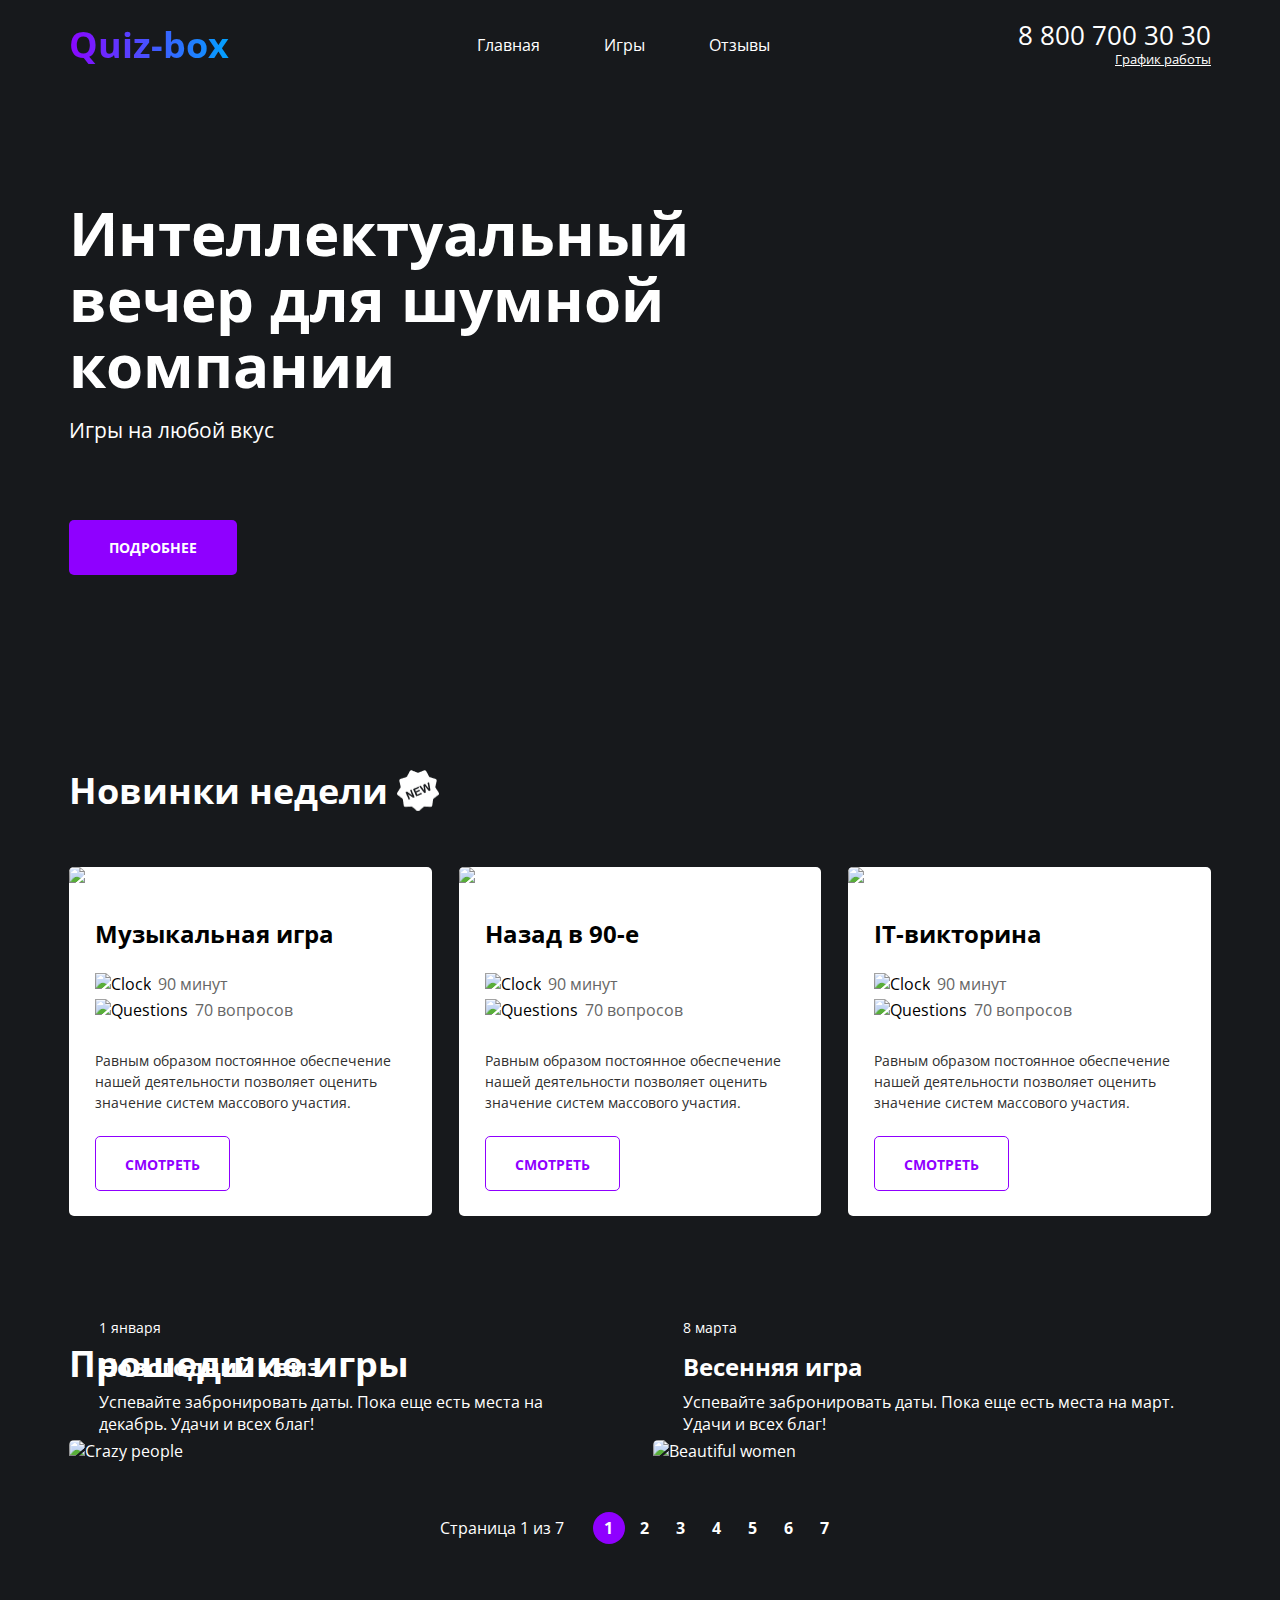
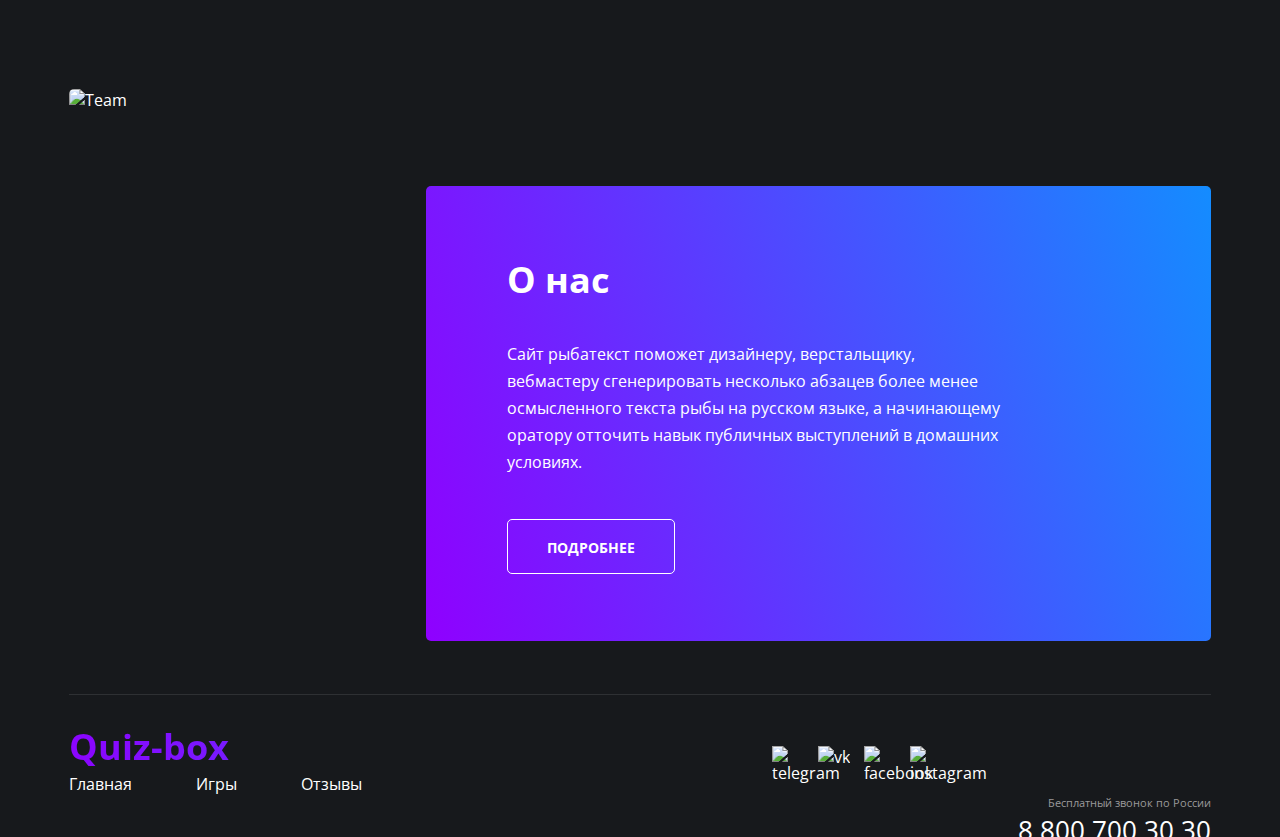
==== index.html @ 2d89b5a1 "Add files via upload" ====
<!DOCTYPE html>
<html lang="ru">
<head>
    <meta charset="UTF-8">
    <meta http-equiv="X-UA-Compatible" content="IE=edge">
    <meta name="viewport" content="width=device-width, initial-scale=1.0">
    <title>Quiz-box</title>
    <link rel="preconnect" href="https://fonts.googleapis.com">
    <link rel="preconnect" href="https://fonts.gstatic.com" crossorigin>
    <link href="https://fonts.googleapis.com/css2?family=Open+Sans:wght@400;700&display=swap" rel="stylesheet">
    <link rel="stylesheet" href="./css/main.css">
</head>
<body>
    <div class="wrapper wrapper--main">
        <div class="wrapper__content">
            <main class="main-content">
                <section class="hello">
                    <div class="container hello__container">
                        <header class="header">
                            <a href="#" class="logo">
                                <div class="logo__text">Quiz-box</div>
                            </a>
                            <nav class="menu">
                                <ul class="menu__list">
                                    <li class="menu__item menu__item--active">
                                        <a href="#" class="menu__link">Главная</a>
                                    </li>
                                    <li class="menu__item">
                                        <a href="#" class="menu__link">Игры</a>
                                    </li>
                                    <li class="menu__item">
                                        <a href="#" class="menu__link">Отзывы</a>
                                    </li>
                                </ul>
                            </nav>
                            <address class="contacts">
                                <a href="tel:+78007003030" class="contacts__phone">8 800 700 30 30</a>
                                <div class="contacts__workhours">График работы</div>
                            </address>
                        </header>
                        <div class="hello__content">
                            <h1 class="title hello--title">Интеллектуальный вечер для шумной компании</h1>
                            <p class="hello__text">Игры на любой вкус</p>
                            <a href="#" class="button">Подробнее</a>
                        </div>
                    </div>
                </section>
                <section class="offers">
                    <div class="container offers__container">
                        <h2 class="title title--new">Новинки недели</h2>
                        <ul class="offers__list">
                            <li class="offers__item">
                                <img src="/Quiz-box/img/music-quiz.jpg" alt="music game" class="offers__img">
                                <div class="offers__content">
                                    <h3 class="subtitle subtitle--dark">Музыкальная игра</h3>
                                    <ul class="offers__options">
                                        <li class="offers__option">
                                            <img src="/Quiz-box/img/clock.png" alt="Clock" class="offers__option-img">
                                            <div class="offers__option-text">90 минут</div>
                                        </li>
                                        <li class="offers__option">
                                            <img src="/Quiz-box/img/qa.png" alt="Questions" class="offers__option-img">
                                            <div class="offers__option-text">70 вопросов</div>
                                        </li>
                                    </ul>
                                    <p class="offers__text">
                                        Равным образом постоянное обеспечение нашей деятельности позволяет оценить значение систем массового участия.
                                    </p>
                                    <a href="#" class="button button--light">Смотреть</a>
                                </div>
                            </li>
                            <li class="offers__item">
                                <img src="/Quiz-box/img/90s.jpg" alt="Back in the 90s" class="offers__img">
                                <div class="offers__content">
                                    <h3 class="subtitle subtitle--dark">Назад в 90-е</h3>
                                    <ul class="offers__options">
                                        <li class="offers__option">
                                            <img src="/Quiz-box/img/clock.png" alt="Clock" class="offers__option-img">
                                            <div class="offers__option-text">90 минут</div>
                                        </li>
                                        <li class="offers__option">
                                            <img src="/Quiz-box/img/qa.png" alt="Questions" class="offers__option-img">
                                            <div class="offers__option-text">70 вопросов</div>
                                        </li>
                                    </ul>
                                    <p class="offers__text">
                                        Равным образом постоянное обеспечение нашей деятельности позволяет оценить значение систем массового участия.
                                    </p>
                                    <a href="#" class="button button--light">Смотреть</a>
                                </div>
                            </li>
                            <li class="offers__item">
                                <img src="/Quiz-box/img/IT_quiz.jpg" alt="IT quiz" class="offers__img">
                                <div class="offers__content">
                                    <h3 class="subtitle subtitle--dark">IT-викторина</h3>
                                    <ul class="offers__options">
                                        <li class="offers__option">
                                            <img src="/Quiz-box/img/clock.png" alt="Clock" class="offers__option-img">
                                            <div class="offers__option-text">90 минут</div>
                                        </li>
                                        <li class="offers__option">
                                            <img src="/Quiz-box/img/qa.png" alt="Questions" class="offers__option-img">
                                            <div class="offers__option-text">70 вопросов</div>
                                        </li>
                                    </ul>
                                    <p class="offers__text">
                                        Равным образом постоянное обеспечение нашей деятельности позволяет оценить значение систем массового участия.
                                    </p>
                                    <a href="#" class="button button--light">Смотреть</a>
                                </div>
                            </li>
                        </ul>
                    </div>
                </section>
                <section class="passed">
                    <div class="container passed__container">
                        <h2 class="title">Прошедшие игры</h2>
                        <ul class="passed__list">
                            <li class="passed__item">
                                <img src="/Quiz-box/img/сrazy_people.jpg" alt="Crazy people" class="passed__img">
                                <div class="passed__content">
                                    <date class="passed__date">1 января</date>
                                    <h3 class="subtitle subtitle--light">Новогодний квиз</h3>
                                    <p class="passed__text">
                                        Успевайте забронировать даты. Пока еще есть места на декабрь. Удачи и всех благ!
                                    </p>
                                </div>
                            </li>
                            <li class="passed__item">
                                <img src="/Quiz-box/img/beautiful_women.jpg" alt="Beautiful women" class="passed__img">
                                <div class="passed__content">
                                    <date class="passed__date">8 марта</date>
                                    <h3 class="subtitle subtitle--light">Весенняя игра</h3>
                                    <p class="passed__text">
                                        Успевайте забронировать даты. Пока еще есть места на март. Удачи и всех благ!
                                    </p>
                                </div>
                            </li>
                        </ul>
                        <div class="pagination">
                            <div class="pagination__text">Страница 1 из 7</div>
                            <ul class="pagination__list">
                                <li class="pagination__item pagination__item--active"> <span class="pagination__numb">1</span> </li>
                                <li class="pagination__item"> <span class="pagination__numb">2</span> </li>
                                <li class="pagination__item"> <span class="pagination__numb">3</span> </li>
                                <li class="pagination__item"> <span class="pagination__numb">4</span> </li>
                                <li class="pagination__item"> <span class="pagination__numb">5</span> </li>
                                <li class="pagination__item"> <span class="pagination__numb">6</span> </li>
                                <li class="pagination__item"> <span class="pagination__numb">7</span> </li>
                            </ul>
                        </div>
                    </div>
                </section>
                <section class="about">
                    <div class="container about__container">
                        <img src="/Quiz-box/img/team.jpg" alt="Team" class="about__img">
                        <div class="about__content">
                            <h3 class="title about__title">О нас</h3>
                            <p class="about__text">Сайт рыбатекст поможет дизайнеру, верстальщику, вебмастеру сгенерировать несколько абзацев более менее осмысленного текста рыбы на русском языке, а начинающему оратору отточить навык публичных выступлений в домашних условиях.</p>
                            <a href="#" class="button transparent--button">Подробнее</a>
                        </div>
                    </div>
                </section>
            </main>
            <footer class="footer-container">
                <div class="container footer-container__content">
                    <div class="footer">
                        <a href="#" class="logo">
                            <div class="logo__text">Quiz-box</div>
                        </a>
                        <nav class="menu menu__footer">
                            <ul class="menu__list">
                                <li class="menu__item menu__item--active">
                                    <a href="#" class="menu__link">Главная</a>
                                </li>
                                <li class="menu__item">
                                    <a href="#" class="menu__link">Игры</a>
                                </li>
                                <li class="menu__item">
                                    <a href="#" class="menu__link">Отзывы</a>
                                </li>
                            </ul>
                        </nav>
                        <ul class="socials">
                            <li class="socials__item">
                                <a href="#" class="socials__link" target="_blank"><img src="/Quiz-box/img/tg.png" alt="telegram" class="socials__img"></a>
                            </li>
                            <li class="socials__item">
                                <a href="#" class="socials__link" target="_blank"><img src="/Quiz-box/img/vk.png" alt="vk" class="socials__img"></a>
                            </li>
                            <li class="socials__item">
                                <a href="#" class="socials__link" target="_blank"><img src="/Quiz-box/img/fb.png" alt="facebook" class="socials__img"></a>
                            </li>
                            <li class="socials__item">
                                <a href="#" class="socials__link" target="_blank"><img src="/Quiz-box/img/inst.png" alt="instagram" class="socials__img"></a>
                            </li>
                        </ul>
                        <address class="contacts">
                            <div class="contacts__call">Бесплатный звонок по России</div>
                            <a href="tel:+78007003030" class="contacts__phone">8 800 700 30 30</a>
                        </address>
                    </div>    
                </div>
            </footer>
        </div>
    </div>
</body>
</html>
---- css/main.css ----
@import url(./blocks/base.css);
@import url(./blocks/header.css);
@import url(./blocks/hello.css);
@import url(./blocks/offers.css);
@import url(./blocks/passed.css);
@import url(./blocks/about.css);
@import url(./blocks/footer.css);
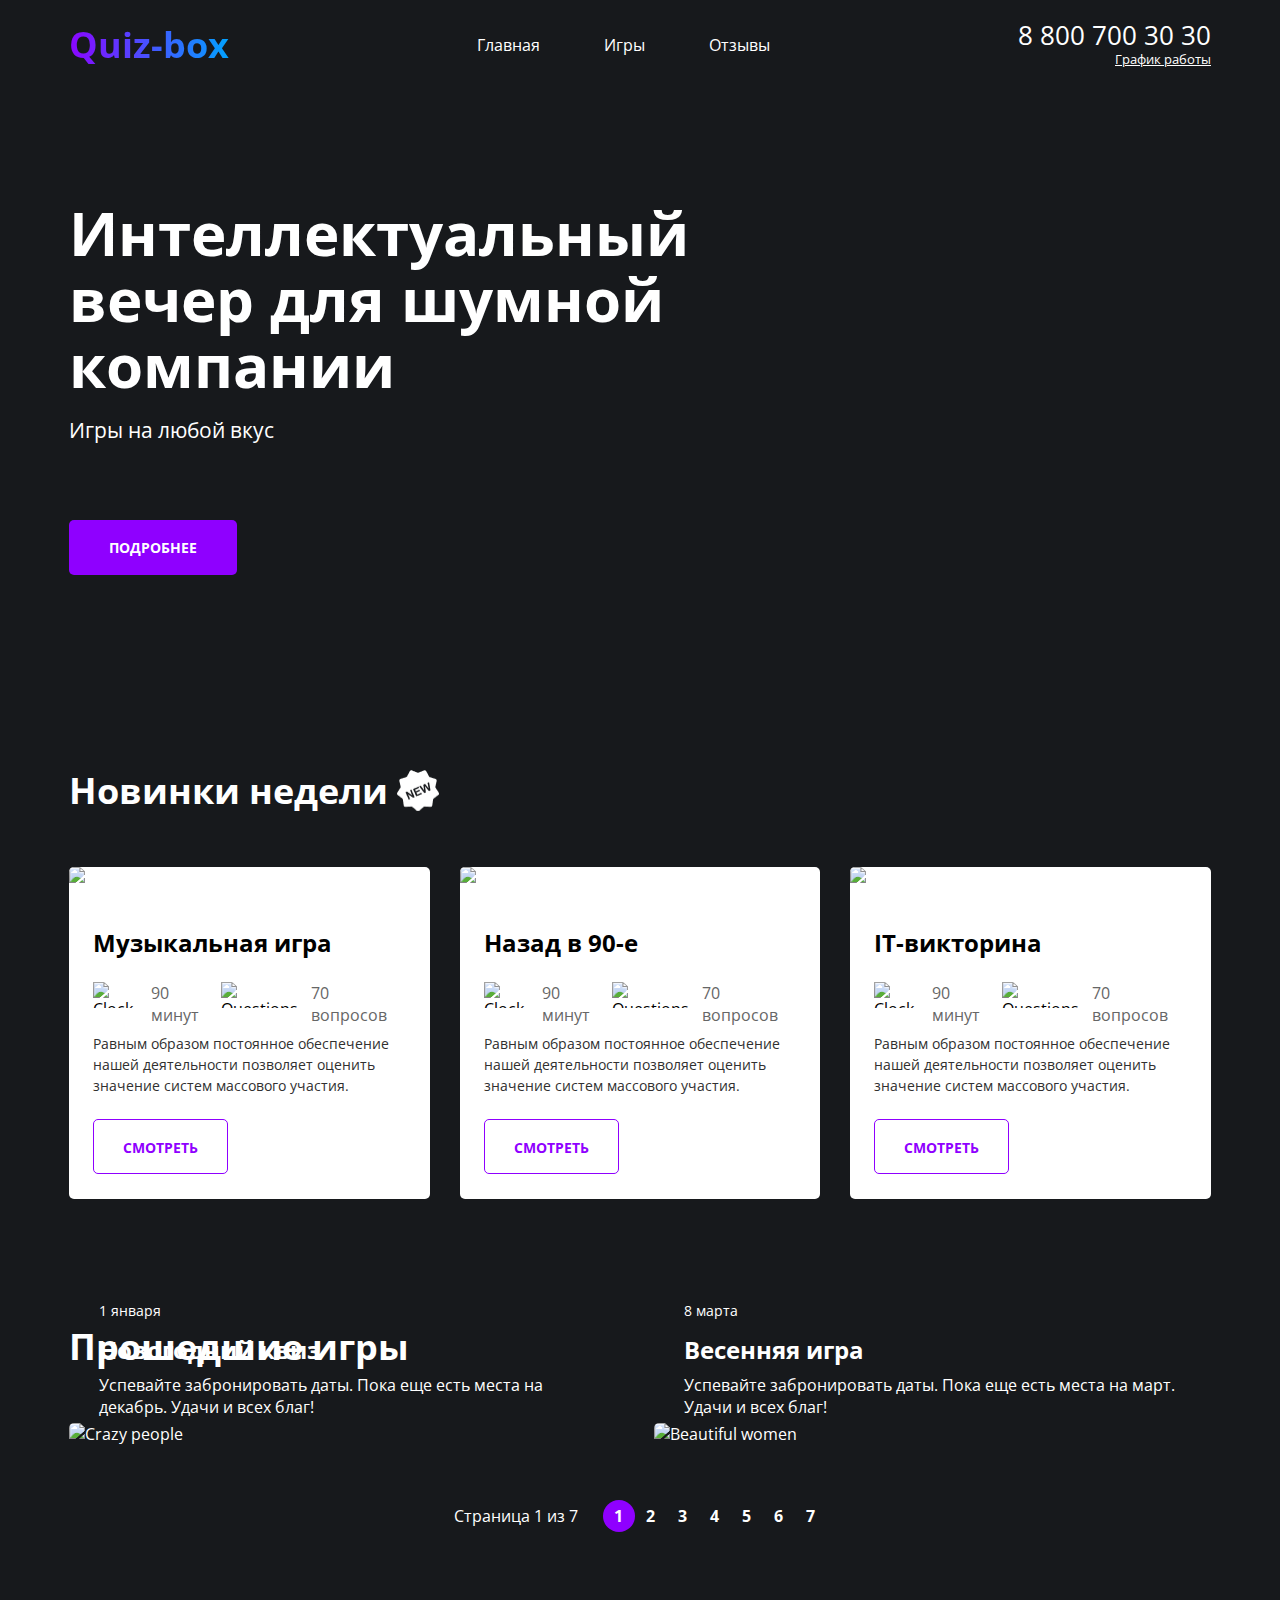
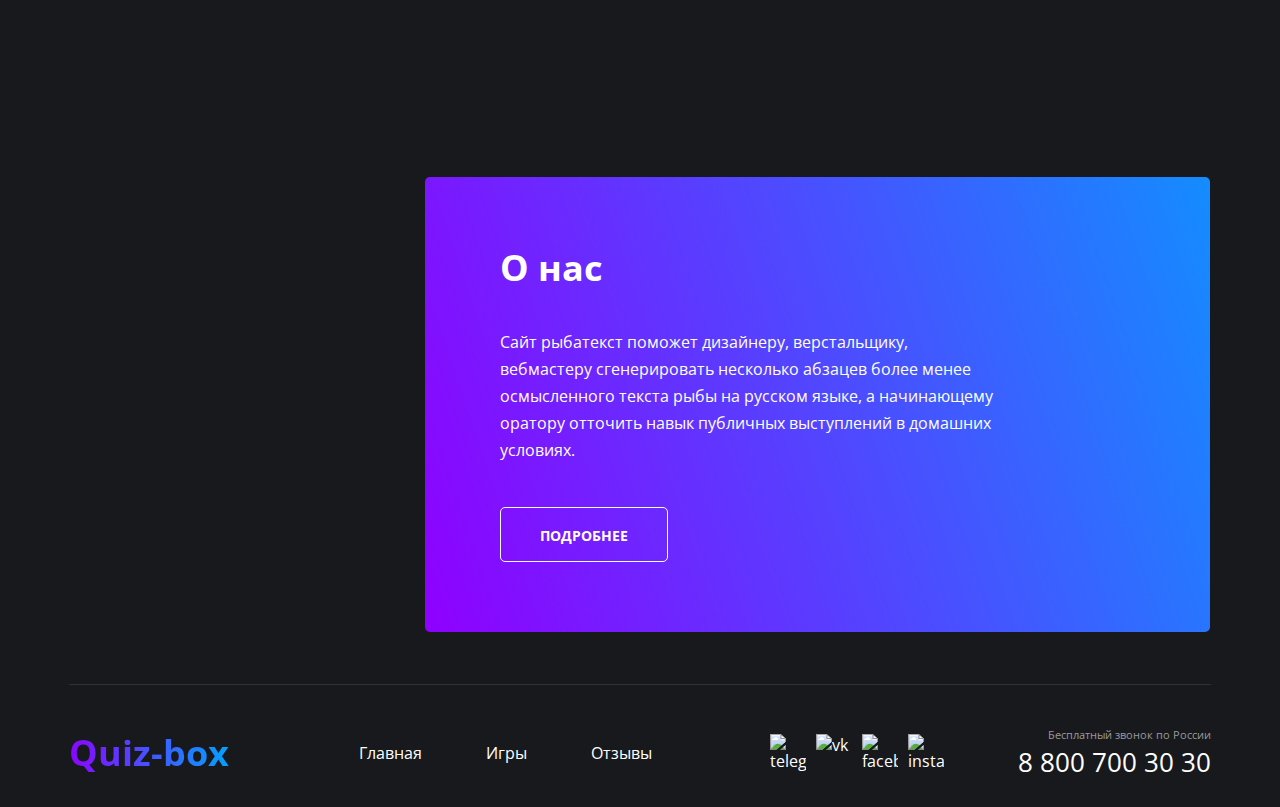
==== commit 7255bdf4: "Add files via upload" ====
--- a/index.html
+++ b/index.html
@@ -4,7 +4,7 @@
     <meta charset="UTF-8">
     <meta http-equiv="X-UA-Compatible" content="IE=edge">
     <meta name="viewport" content="width=device-width, initial-scale=1.0">
-    <title>Quiz-box</title>
+    <title>Quiz-box | Main Page</title>
     <link rel="preconnect" href="https://fonts.googleapis.com">
     <link rel="preconnect" href="https://fonts.gstatic.com" crossorigin>
     <link href="https://fonts.googleapis.com/css2?family=Open+Sans:wght@400;700&display=swap" rel="stylesheet">
@@ -23,10 +23,10 @@
                             <nav class="menu">
                                 <ul class="menu__list">
                                     <li class="menu__item menu__item--active">
-                                        <a href="#" class="menu__link">Главная</a>
-                                    </li>
-                                    <li class="menu__item">
-                                        <a href="#" class="menu__link">Игры</a>
+                                        <a href="/Quiz-box/index.html" class="menu__link">Главная</a>
+                                    </li>
+                                    <li class="menu__item">
+                                        <a href="/Quiz-box/services.html" class="menu__link">Игры</a>
                                     </li>
                                     <li class="menu__item">
                                         <a href="#" class="menu__link">Отзывы</a>
@@ -153,52 +153,59 @@
                 </section>
                 <section class="about">
                     <div class="container about__container">
-                        <img src="/Quiz-box/img/team.jpg" alt="Team" class="about__img">
                         <div class="about__content">
-                            <h3 class="title about__title">О нас</h3>
-                            <p class="about__text">Сайт рыбатекст поможет дизайнеру, верстальщику, вебмастеру сгенерировать несколько абзацев более менее осмысленного текста рыбы на русском языке, а начинающему оратору отточить навык публичных выступлений в домашних условиях.</p>
-                            <a href="#" class="button transparent--button">Подробнее</a>
-                        </div>
+                            <div class="about__desk">
+                                <h3 class="title about__title">О нас</h3>
+                                <div class="about__desk-text">
+                                    <p>Сайт рыбатекст поможет дизайнеру, верстальщику, вебмастеру сгенерировать несколько абзацев более менее осмысленного текста рыбы на русском языке, а начинающему оратору отточить навык публичных выступлений в домашних условиях.</p>
+                                </div>
+                                <a href="#" class="button transparent--button">Подробнее</a>
+                            </div>
+                        </div> 
                     </div>
                 </section>
             </main>
             <footer class="footer-container">
                 <div class="container footer-container__content">
                     <div class="footer">
-                        <a href="#" class="logo">
-                            <div class="logo__text">Quiz-box</div>
-                        </a>
-                        <nav class="menu menu__footer">
-                            <ul class="menu__list">
-                                <li class="menu__item menu__item--active">
-                                    <a href="#" class="menu__link">Главная</a>
-                                </li>
-                                <li class="menu__item">
-                                    <a href="#" class="menu__link">Игры</a>
-                                </li>
-                                <li class="menu__item">
-                                    <a href="#" class="menu__link">Отзывы</a>
+                        <div class="footer__col">
+                            <a href="#" class="logo">
+                                <div class="logo__text">Quiz-box</div>
+                            </a>
+                            <nav class="menu menu__footer">
+                                <ul class="menu__list">
+                                    <li class="menu__item menu__item--active">
+                                        <a href="/Quiz-box/index.html" class="menu__link">Главная</a>
+                                    </li>
+                                    <li class="menu__item">
+                                        <a href="/Quiz-box/services.html" class="menu__link">Игры</a>
+                                    </li>
+                                    <li class="menu__item">
+                                        <a href="#" class="menu__link">Отзывы</a>
+                                    </li>
+                                </ul>
+                            </nav>
+                        </div>
+                        <div class="footer__col footer__col--align--right">
+                            <ul class="socials">
+                                <li class="socials__item">
+                                    <a href="#" class="socials__link" target="_blank"><img src="/Quiz-box/img/tg.png" alt="telegram" class="socials__img"></a>
+                                </li>
+                                <li class="socials__item">
+                                    <a href="#" class="socials__link" target="_blank"><img src="/Quiz-box/img/vk.png" alt="vk" class="socials__img"></a>
+                                </li>
+                                <li class="socials__item">
+                                    <a href="#" class="socials__link" target="_blank"><img src="/Quiz-box/img/fb.png" alt="facebook" class="socials__img"></a>
+                                </li>
+                                <li class="socials__item">
+                                    <a href="#" class="socials__link" target="_blank"><img src="/Quiz-box/img/inst.png" alt="instagram" class="socials__img"></a>
                                 </li>
                             </ul>
-                        </nav>
-                        <ul class="socials">
-                            <li class="socials__item">
-                                <a href="#" class="socials__link" target="_blank"><img src="/Quiz-box/img/tg.png" alt="telegram" class="socials__img"></a>
-                            </li>
-                            <li class="socials__item">
-                                <a href="#" class="socials__link" target="_blank"><img src="/Quiz-box/img/vk.png" alt="vk" class="socials__img"></a>
-                            </li>
-                            <li class="socials__item">
-                                <a href="#" class="socials__link" target="_blank"><img src="/Quiz-box/img/fb.png" alt="facebook" class="socials__img"></a>
-                            </li>
-                            <li class="socials__item">
-                                <a href="#" class="socials__link" target="_blank"><img src="/Quiz-box/img/inst.png" alt="instagram" class="socials__img"></a>
-                            </li>
-                        </ul>
-                        <address class="contacts">
-                            <div class="contacts__call">Бесплатный звонок по России</div>
-                            <a href="tel:+78007003030" class="contacts__phone">8 800 700 30 30</a>
-                        </address>
+                            <address class="contacts">
+                                <div class="contacts__call">Бесплатный звонок по России</div>
+                                <a href="tel:+78007003030" class="contacts__phone">8 800 700 30 30</a>
+                            </address>
+                        </div>
                     </div>    
                 </div>
             </footer>
--- a/css/main.css
+++ b/css/main.css
@@ -4,4 +4,7 @@
 @import url(./blocks/offers.css);
 @import url(./blocks/passed.css);
 @import url(./blocks/about.css);
-@import url(./blocks/footer.css);+@import url(./blocks/footer.css);
+@import url(./blocks/top-line.css);
+@import url(./blocks/page-content.css);
+@import url(./blocks/partners.css);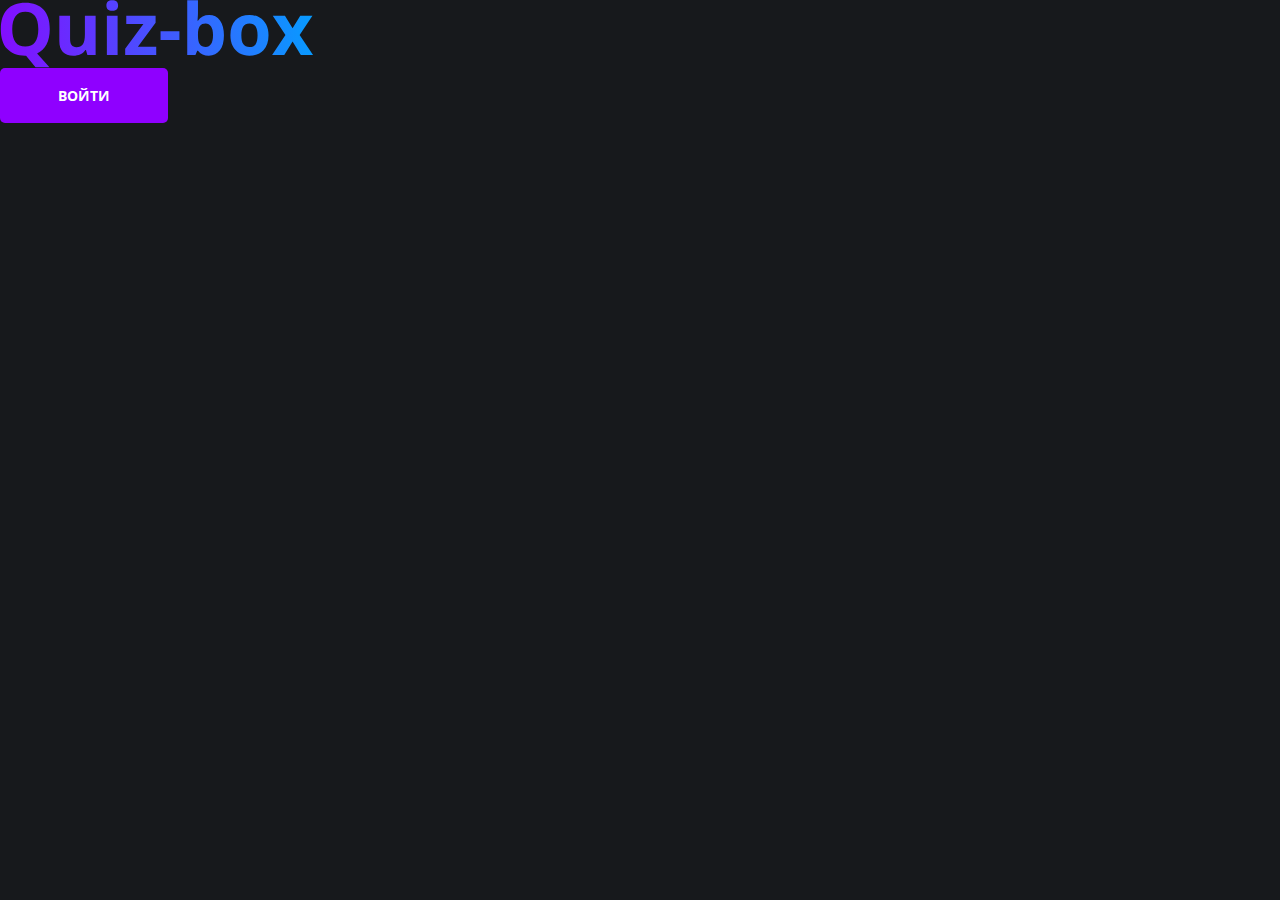
==== commit 3bff4557: "Add files via upload" ====
--- a/index.html
+++ b/index.html
@@ -4,212 +4,20 @@
     <meta charset="UTF-8">
     <meta http-equiv="X-UA-Compatible" content="IE=edge">
     <meta name="viewport" content="width=device-width, initial-scale=1.0">
-    <title>Quiz-box | Main Page</title>
+    <title>Quiz-box | Welcome Page</title>
     <link rel="preconnect" href="https://fonts.googleapis.com">
     <link rel="preconnect" href="https://fonts.gstatic.com" crossorigin>
     <link href="https://fonts.googleapis.com/css2?family=Open+Sans:wght@400;700&display=swap" rel="stylesheet">
     <link rel="stylesheet" href="./css/main.css">
 </head>
 <body>
-    <div class="wrapper wrapper--main">
-        <div class="wrapper__content">
-            <main class="main-content">
-                <section class="hello">
-                    <div class="container hello__container">
-                        <header class="header">
-                            <a href="#" class="logo">
-                                <div class="logo__text">Quiz-box</div>
-                            </a>
-                            <nav class="menu">
-                                <ul class="menu__list">
-                                    <li class="menu__item menu__item--active">
-                                        <a href="/Quiz-box/index.html" class="menu__link">Главная</a>
-                                    </li>
-                                    <li class="menu__item">
-                                        <a href="/Quiz-box/services.html" class="menu__link">Игры</a>
-                                    </li>
-                                    <li class="menu__item">
-                                        <a href="#" class="menu__link">Отзывы</a>
-                                    </li>
-                                </ul>
-                            </nav>
-                            <address class="contacts">
-                                <a href="tel:+78007003030" class="contacts__phone">8 800 700 30 30</a>
-                                <div class="contacts__workhours">График работы</div>
-                            </address>
-                        </header>
-                        <div class="hello__content">
-                            <h1 class="title hello--title">Интеллектуальный вечер для шумной компании</h1>
-                            <p class="hello__text">Игры на любой вкус</p>
-                            <a href="#" class="button">Подробнее</a>
-                        </div>
-                    </div>
-                </section>
-                <section class="offers">
-                    <div class="container offers__container">
-                        <h2 class="title title--new">Новинки недели</h2>
-                        <ul class="offers__list">
-                            <li class="offers__item">
-                                <img src="/Quiz-box/img/music-quiz.jpg" alt="music game" class="offers__img">
-                                <div class="offers__content">
-                                    <h3 class="subtitle subtitle--dark">Музыкальная игра</h3>
-                                    <ul class="offers__options">
-                                        <li class="offers__option">
-                                            <img src="/Quiz-box/img/clock.png" alt="Clock" class="offers__option-img">
-                                            <div class="offers__option-text">90 минут</div>
-                                        </li>
-                                        <li class="offers__option">
-                                            <img src="/Quiz-box/img/qa.png" alt="Questions" class="offers__option-img">
-                                            <div class="offers__option-text">70 вопросов</div>
-                                        </li>
-                                    </ul>
-                                    <p class="offers__text">
-                                        Равным образом постоянное обеспечение нашей деятельности позволяет оценить значение систем массового участия.
-                                    </p>
-                                    <a href="#" class="button button--light">Смотреть</a>
-                                </div>
-                            </li>
-                            <li class="offers__item">
-                                <img src="/Quiz-box/img/90s.jpg" alt="Back in the 90s" class="offers__img">
-                                <div class="offers__content">
-                                    <h3 class="subtitle subtitle--dark">Назад в 90-е</h3>
-                                    <ul class="offers__options">
-                                        <li class="offers__option">
-                                            <img src="/Quiz-box/img/clock.png" alt="Clock" class="offers__option-img">
-                                            <div class="offers__option-text">90 минут</div>
-                                        </li>
-                                        <li class="offers__option">
-                                            <img src="/Quiz-box/img/qa.png" alt="Questions" class="offers__option-img">
-                                            <div class="offers__option-text">70 вопросов</div>
-                                        </li>
-                                    </ul>
-                                    <p class="offers__text">
-                                        Равным образом постоянное обеспечение нашей деятельности позволяет оценить значение систем массового участия.
-                                    </p>
-                                    <a href="#" class="button button--light">Смотреть</a>
-                                </div>
-                            </li>
-                            <li class="offers__item">
-                                <img src="/Quiz-box/img/IT_quiz.jpg" alt="IT quiz" class="offers__img">
-                                <div class="offers__content">
-                                    <h3 class="subtitle subtitle--dark">IT-викторина</h3>
-                                    <ul class="offers__options">
-                                        <li class="offers__option">
-                                            <img src="/Quiz-box/img/clock.png" alt="Clock" class="offers__option-img">
-                                            <div class="offers__option-text">90 минут</div>
-                                        </li>
-                                        <li class="offers__option">
-                                            <img src="/Quiz-box/img/qa.png" alt="Questions" class="offers__option-img">
-                                            <div class="offers__option-text">70 вопросов</div>
-                                        </li>
-                                    </ul>
-                                    <p class="offers__text">
-                                        Равным образом постоянное обеспечение нашей деятельности позволяет оценить значение систем массового участия.
-                                    </p>
-                                    <a href="#" class="button button--light">Смотреть</a>
-                                </div>
-                            </li>
-                        </ul>
-                    </div>
-                </section>
-                <section class="passed">
-                    <div class="container passed__container">
-                        <h2 class="title">Прошедшие игры</h2>
-                        <ul class="passed__list">
-                            <li class="passed__item">
-                                <img src="/Quiz-box/img/сrazy_people.jpg" alt="Crazy people" class="passed__img">
-                                <div class="passed__content">
-                                    <date class="passed__date">1 января</date>
-                                    <h3 class="subtitle subtitle--light">Новогодний квиз</h3>
-                                    <p class="passed__text">
-                                        Успевайте забронировать даты. Пока еще есть места на декабрь. Удачи и всех благ!
-                                    </p>
-                                </div>
-                            </li>
-                            <li class="passed__item">
-                                <img src="/Quiz-box/img/beautiful_women.jpg" alt="Beautiful women" class="passed__img">
-                                <div class="passed__content">
-                                    <date class="passed__date">8 марта</date>
-                                    <h3 class="subtitle subtitle--light">Весенняя игра</h3>
-                                    <p class="passed__text">
-                                        Успевайте забронировать даты. Пока еще есть места на март. Удачи и всех благ!
-                                    </p>
-                                </div>
-                            </li>
-                        </ul>
-                        <div class="pagination">
-                            <div class="pagination__text">Страница 1 из 7</div>
-                            <ul class="pagination__list">
-                                <li class="pagination__item pagination__item--active"> <span class="pagination__numb">1</span> </li>
-                                <li class="pagination__item"> <span class="pagination__numb">2</span> </li>
-                                <li class="pagination__item"> <span class="pagination__numb">3</span> </li>
-                                <li class="pagination__item"> <span class="pagination__numb">4</span> </li>
-                                <li class="pagination__item"> <span class="pagination__numb">5</span> </li>
-                                <li class="pagination__item"> <span class="pagination__numb">6</span> </li>
-                                <li class="pagination__item"> <span class="pagination__numb">7</span> </li>
-                            </ul>
-                        </div>
-                    </div>
-                </section>
-                <section class="about">
-                    <div class="container about__container">
-                        <div class="about__content">
-                            <div class="about__desk">
-                                <h3 class="title about__title">О нас</h3>
-                                <div class="about__desk-text">
-                                    <p>Сайт рыбатекст поможет дизайнеру, верстальщику, вебмастеру сгенерировать несколько абзацев более менее осмысленного текста рыбы на русском языке, а начинающему оратору отточить навык публичных выступлений в домашних условиях.</p>
-                                </div>
-                                <a href="#" class="button transparent--button">Подробнее</a>
-                            </div>
-                        </div> 
-                    </div>
-                </section>
-            </main>
-            <footer class="footer-container">
-                <div class="container footer-container__content">
-                    <div class="footer">
-                        <div class="footer__col">
-                            <a href="#" class="logo">
-                                <div class="logo__text">Quiz-box</div>
-                            </a>
-                            <nav class="menu menu__footer">
-                                <ul class="menu__list">
-                                    <li class="menu__item menu__item--active">
-                                        <a href="/Quiz-box/index.html" class="menu__link">Главная</a>
-                                    </li>
-                                    <li class="menu__item">
-                                        <a href="/Quiz-box/services.html" class="menu__link">Игры</a>
-                                    </li>
-                                    <li class="menu__item">
-                                        <a href="#" class="menu__link">Отзывы</a>
-                                    </li>
-                                </ul>
-                            </nav>
-                        </div>
-                        <div class="footer__col footer__col--align--right">
-                            <ul class="socials">
-                                <li class="socials__item">
-                                    <a href="#" class="socials__link" target="_blank"><img src="/Quiz-box/img/tg.png" alt="telegram" class="socials__img"></a>
-                                </li>
-                                <li class="socials__item">
-                                    <a href="#" class="socials__link" target="_blank"><img src="/Quiz-box/img/vk.png" alt="vk" class="socials__img"></a>
-                                </li>
-                                <li class="socials__item">
-                                    <a href="#" class="socials__link" target="_blank"><img src="/Quiz-box/img/fb.png" alt="facebook" class="socials__img"></a>
-                                </li>
-                                <li class="socials__item">
-                                    <a href="#" class="socials__link" target="_blank"><img src="/Quiz-box/img/inst.png" alt="instagram" class="socials__img"></a>
-                                </li>
-                            </ul>
-                            <address class="contacts">
-                                <div class="contacts__call">Бесплатный звонок по России</div>
-                                <a href="tel:+78007003030" class="contacts__phone">8 800 700 30 30</a>
-                            </address>
-                        </div>
-                    </div>    
-                </div>
-            </footer>
-        </div>
+    <div class="welcome">
+     <div class="welcome__container">
+      <div class="central">
+       <img src="../../img/Quiz-box.svg" alt="Quiz-box logo" class="central__logo">
+       <a href="/Quiz-box/home.html" class="button">Войти</a>
+      </div>
+     </div>
     </div>
 </body>
-</html>+</html>
--- a/css/main.css
+++ b/css/main.css
@@ -7,4 +7,7 @@
 @import url(./blocks/footer.css);
 @import url(./blocks/top-line.css);
 @import url(./blocks/page-content.css);
-@import url(./blocks/partners.css);+@import url(./blocks/partners.css);
+@import url(./blocks/reviews.css);
+@import url(./blocks/separator.css);
+@import url(./blocks/inner-section.css);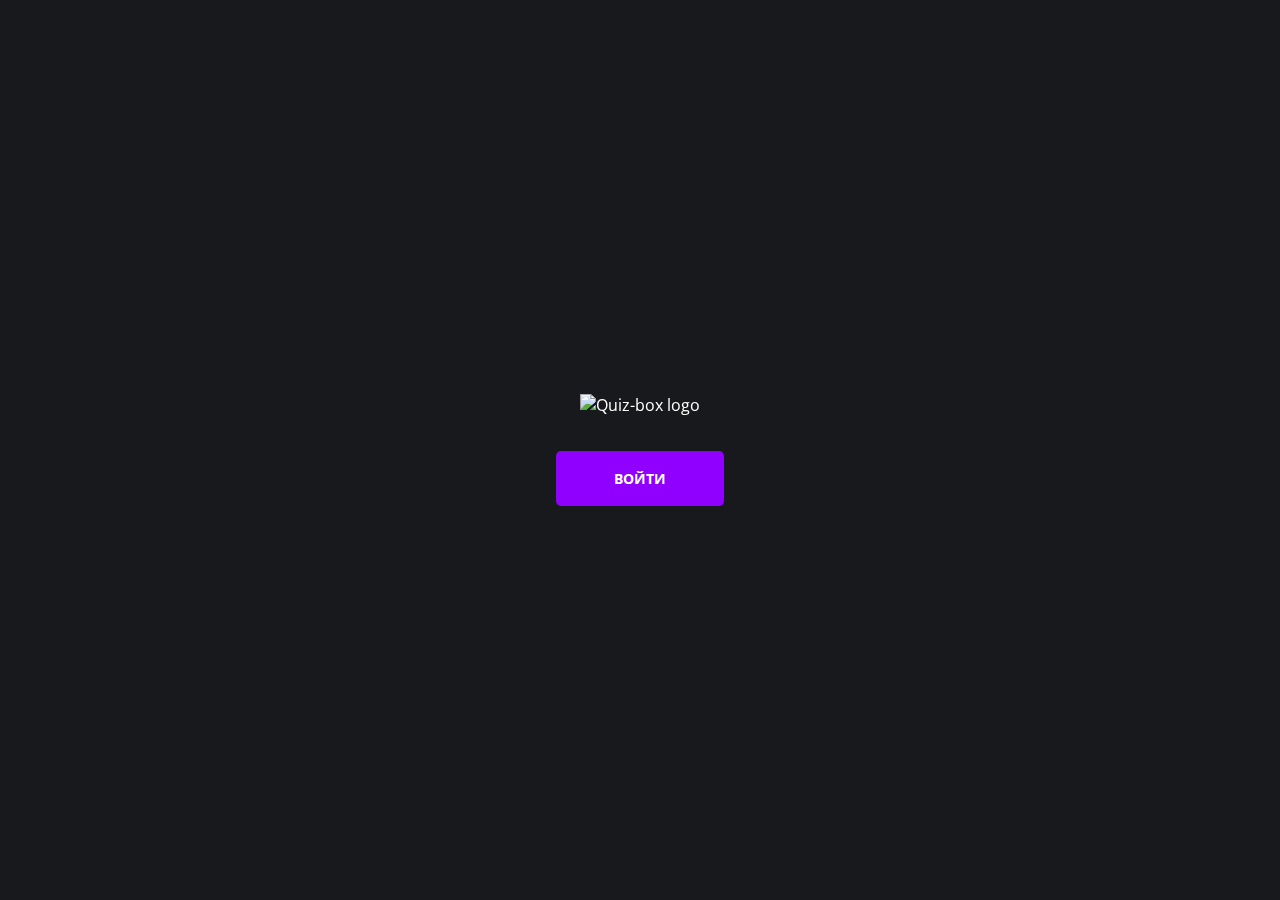
==== commit f89ec5d0: "Add files via upload" ====
--- a/index.html
+++ b/index.html
@@ -14,7 +14,7 @@
     <div class="welcome">
      <div class="welcome__container">
       <div class="central">
-       <img src="../../img/Quiz-box.svg" alt="Quiz-box logo" class="central__logo">
+       <img src="/Quiz-box/img/Quiz-box.svg" alt="Quiz-box logo" class="central__logo">
        <a href="/Quiz-box/home.html" class="button">Войти</a>
       </div>
      </div>
--- a/css/main.css
+++ b/css/main.css
@@ -10,4 +10,6 @@
 @import url(./blocks/partners.css);
 @import url(./blocks/reviews.css);
 @import url(./blocks/separator.css);
-@import url(./blocks/inner-section.css);+@import url(./blocks/inner-section.css);
+@import url(./blocks/welcome.css);
+@import url(./blocks/socials.css);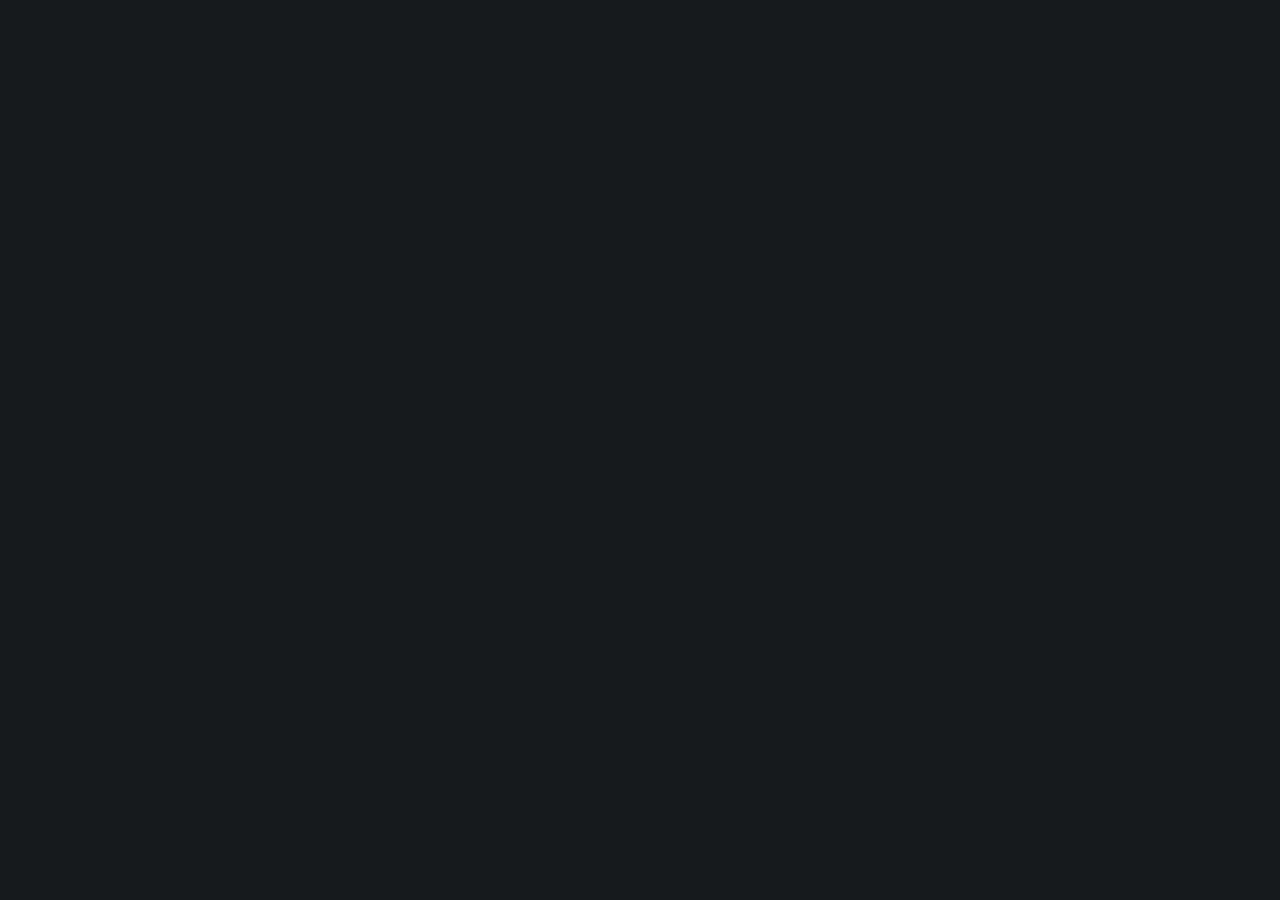
==== commit ad68873e: "Add files via upload" ====
--- a/index.html
+++ b/index.html
@@ -4,10 +4,10 @@
     <meta charset="UTF-8">
     <meta http-equiv="X-UA-Compatible" content="IE=edge">
     <meta name="viewport" content="width=device-width, initial-scale=1.0">
-    <title>Quiz-box | Welcome Page</title>
+    <title>Quiz-box | Main Page</title>
     <link rel="preconnect" href="https://fonts.googleapis.com">
     <link rel="preconnect" href="https://fonts.gstatic.com" crossorigin>
-    <link href="https://fonts.googleapis.com/css2?family=Open+Sans:wght@400;700&display=swap" rel="stylesheet">
+    <link href="https://fonts.googleapis.com/css2?family=Open+Sans:wght@300;400;600;700&display=swap" rel="stylesheet">
     <link rel="stylesheet" href="./css/main.css">
 </head>
 <body>
